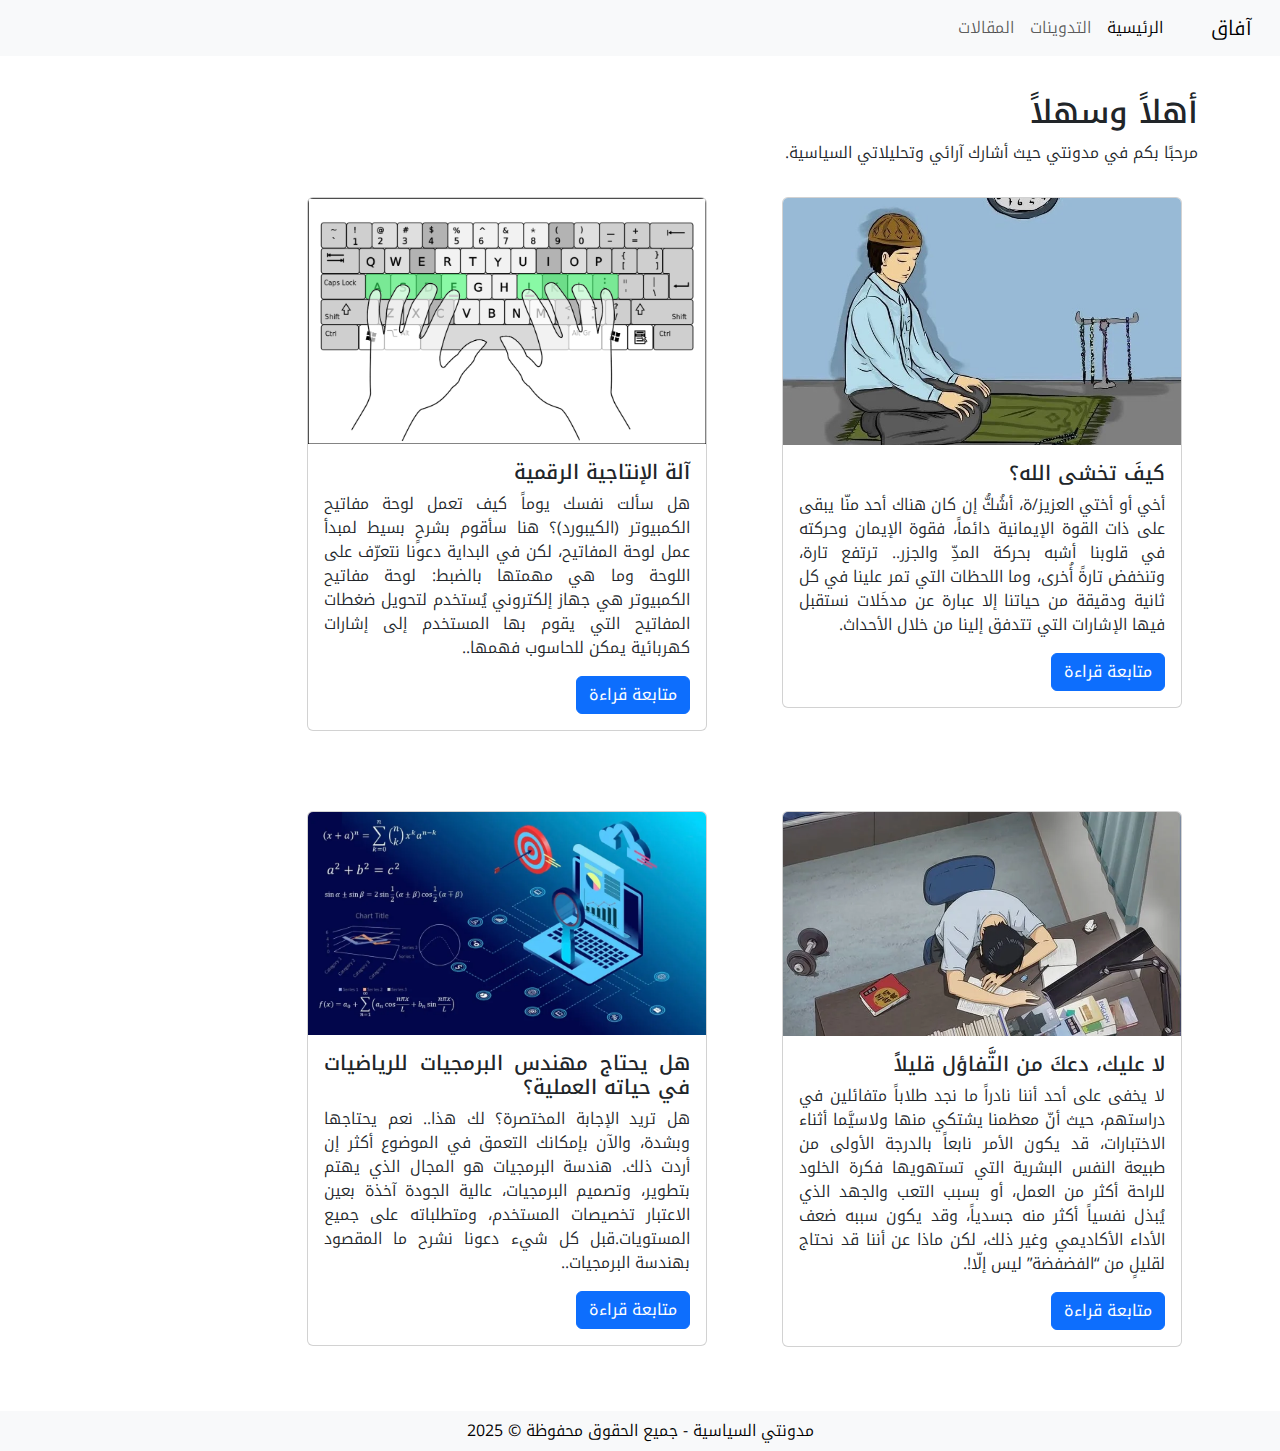
==== index.html @ 10d66246 "first commit" ====
<!DOCTYPE html>
<html lang="ar" dir="rtl">

<head>
    <meta charset="UTF-8">
    <meta name="viewport" content="width=device-width, initial-scale=1.0">
    <link href="https://cdn.jsdelivr.net/npm/bootstrap@5.3.3/dist/css/bootstrap.min.css" rel="stylesheet"
        integrity="sha384-QWTKZyjpPEjISv5WaRU9OFeRpok6YctnYmDr5pNlyT2bRjXh0JMhjY6hW+ALEwIH" crossorigin="anonymous">

    <title>الرئيسية - مدونتي السياسية</title>

    <link rel="preconnect" href="https://fonts.googleapis.com">
    <link rel="preconnect" href="https://fonts.gstatic.com" crossorigin>
    <link href="https://fonts.googleapis.com/css2?family=Noto+Kufi+Arabic:wght@100..900&display=swap" rel="stylesheet">
    <link rel="stylesheet" href="style.css">
</head>

<body>

    <nav class="navbar navbar-expand-lg bg-body-tertiary">
        <div class="container-fluid">
            <a class="navbar-brand" href="#">آفاق</a>
            <button class="navbar-toggler" type="button" data-bs-toggle="collapse" data-bs-target="#navbarNav"
                aria-controls="navbarNav" aria-expanded="false" aria-label="Toggle navigation">
                <span class="navbar-toggler-icon"></span>
            </button>
            <div class="collapse navbar-collapse" id="navbarNav">
                <ul class="navbar-nav">
                    <li class="nav-item">
                        <a class="nav-link active" aria-current="page" href="#">الرئيسية</a>
                    </li>
                    <li class="nav-item">
                        <a class="nav-link" href="#">التدوينات</a>
                    </li>
                    <li class="nav-item">
                        <a class="nav-link" href="#">المقالات</a>
                    </li>
                </ul>
            </div>
        </div>
    </nav>

    <div class="container">
        <h2> <br> أهلاً وسهلاً</h2>
        <div class="hat">
            <p class="hatt">مرحبًا بكم في مدونتي حيث أشارك آرائي وتحليلاتي السياسية.</p>

        </div>
    </div>

    <div class="container overflow-hidden text-center">
        <div class="row gy-5">
            <div class="col-5">
                <div class="p-3">
                    <div class="card" style="width: 25rem;">
                        <img src="./Imgs/image.jpg" class="card-img-top" alt="...">
                        <div class="card-body">
                            <h5 class="card-title">كيفَ تخشى الله؟
                            </h5>
                            <p class="card-text">أخي أو أختي العزيز/ة، أشُكُّ إن كان هناك أحد منّا يبقى على ذات القوة
                                الإيمانية دائماً، فقوة الإيمان وحركته في قلوبنا أشبه بحركة المدِّ والجزر.. ترتفع تارة،
                                وتنخفض تارةً أُخرى، وما اللحظات التي تمر علينا في كل ثانية ودقيقة من حياتنا إلا عبارة عن
                                مدخَلات نستقبل فيها الإشارات التي تتدفق إلينا من خلال الأحداث.</p>
                            <a href="#" class="btn btn-primary">متابعة قراءة</a>
                        </div>
                    </div>
                </div>
            </div>
            <div class="col-5">
                <div class="p-3">
                    <div class="card" style="width: 25rem;">
                        <img src="./Imgs/img_2893.webp" class="card-img-top" alt="...">
                        <div class="card-body">
                            <h5 class="card-title">آلة الإنتاجية الرقمية</h5>
                            <p class="card-text">هل سألت نفسك يوماً كيف تعمل لوحة مفاتيح الكمبيوتر (الكيبورد)؟

                                هنا سأقوم بشرحٍ بسيط لمبدأ عمل لوحة المفاتيح، لكن في البداية دعونا نتعرّف على اللوحة وما
                                هي مهمتها بالضبط:

                                لوحة مفاتيح الكمبيوتر هي جهاز إلكتروني يُستخدم لتحويل ضغطات المفاتيح التي يقوم بها
                                المستخدم إلى إشارات كهربائية يمكن للحاسوب فهمها..</p>
                            <a href="#" class="btn btn-primary">متابعة قراءة</a>
                        </div>
                    </div>
                </div>
            </div>
            <div class="col-5">
                <div class="p-3">
                    <div class="card" style="width: 25rem;">
                        <img src="./Imgs/img_1861.webp" class="card-img-top" alt="...">
                        <div class="card-body">
                            <h5 class="card-title">لا عليك، دعكَ من التَّفاؤل قليلاً</h5>
                            <p class="card-text">لا يخفى على أحد أننا نادراً ما نجد طلاباً متفائلين في دراستهم، حيث أنّ
                                معظمنا يشتكي منها ولاسيَّما أثناء الاختبارات، قد يكون الأمر نابعاً بالدرجة الأولى من
                                طبيعة النفس البشرية التي تستهويها فكرة الخلود للراحة أكثر من العمل، أو بسبب التعب والجهد
                                الذي يُبذل نفسياً أكثر منه جسدياً، وقد يكون سببه ضعف الأداء الأكاديمي وغير ذلك، لكن ماذا
                                عن أننا قد نحتاج لقليلٍ من “الفضفضة” ليس إلّا!.</p>
                            <a href="#" class="btn btn-primary">متابعة قراءة</a>
                        </div>
                    </div>
                </div>
            </div>
            <div class="col-5">
                <div class="p-3">
                    <div class="card" style="width: 25rem;">
                        <img src="./Imgs/img_8936.webp" class="card-img-top" alt="...">
                        <div class="card-body">
                            <h5 class="card-title">هل يحتاج مهندس البرمجيات للرياضيات في حياته العملية؟</h5>
                            <p class="card-text">هل تريد الإجابة المختصرة؟ لك هذا.. نعم يحتاجها وبشدة، والآن بإمكانك التعمق في الموضوع أكثر إن أردت ذلك.

                                هندسة البرمجيات هو المجال الذي يهتم بتطوير، وتصميم البرمجيات، عالية الجودة آخذة بعين الاعتبار تخصيصات المستخدم، ومتطلباته على جميع المستويات.قبل كل شيء دعونا نشرح ما المقصود بهندسة البرمجيات..</p>
                            <a href="https://a-faq-blog.com/2022/08/05/%d9%85%d8%a7-%d9%87%d9%8a-%d8%b9%d9%84%d9%88%d9%85-%d8%a7%d9%84%d8%b1%d9%8a%d8%a7%d8%b6%d9%8a%d8%a7%d8%aa-%d8%a7%d9%84%d9%85%d8%b7%d9%84%d9%88%d8%a8%d8%a9-%d9%81%d9%8a-%d8%aa%d8%ae%d8%b5%d8%b5-%d9%87/" class="btn btn-primary">متابعة قراءة</a>
                        </div>
                    </div>
                </div>
            </div>
        </div>
    </div>
    <footer class="bg-light text-black text-center py-2 mt-5">
        <p class="mb-0"> مدونتي السياسية - جميع الحقوق محفوظة © 2025</p>
      </footer>
    
</body>

</html>
---- style.css ----
* {
    font-family: "Noto Kufi Arabic", serif;
    font-optical-sizing: auto;
    font-optical-sizing: auto;
    font-weight: 350;
    font-style: normal;
}

/* bootstrap.css */
dt {
    font-weight: 700
        /* rtl:600 */
    ;
}

/* bootstrap.rtl.css */
dt {
    font-weight: 600;
}

.col-5 {
    text-align: justify;
    /* لضبط النصوص */
    direction: rtl;
    /* لجعل النصوص تبدأ من اليمين */
}

.custom-footer {
    background-color: #f4f4f4;
    /* لون رمادي فاتح */
    color: #333;
    /* نص داكن ليتباين مع الخلفية */
}
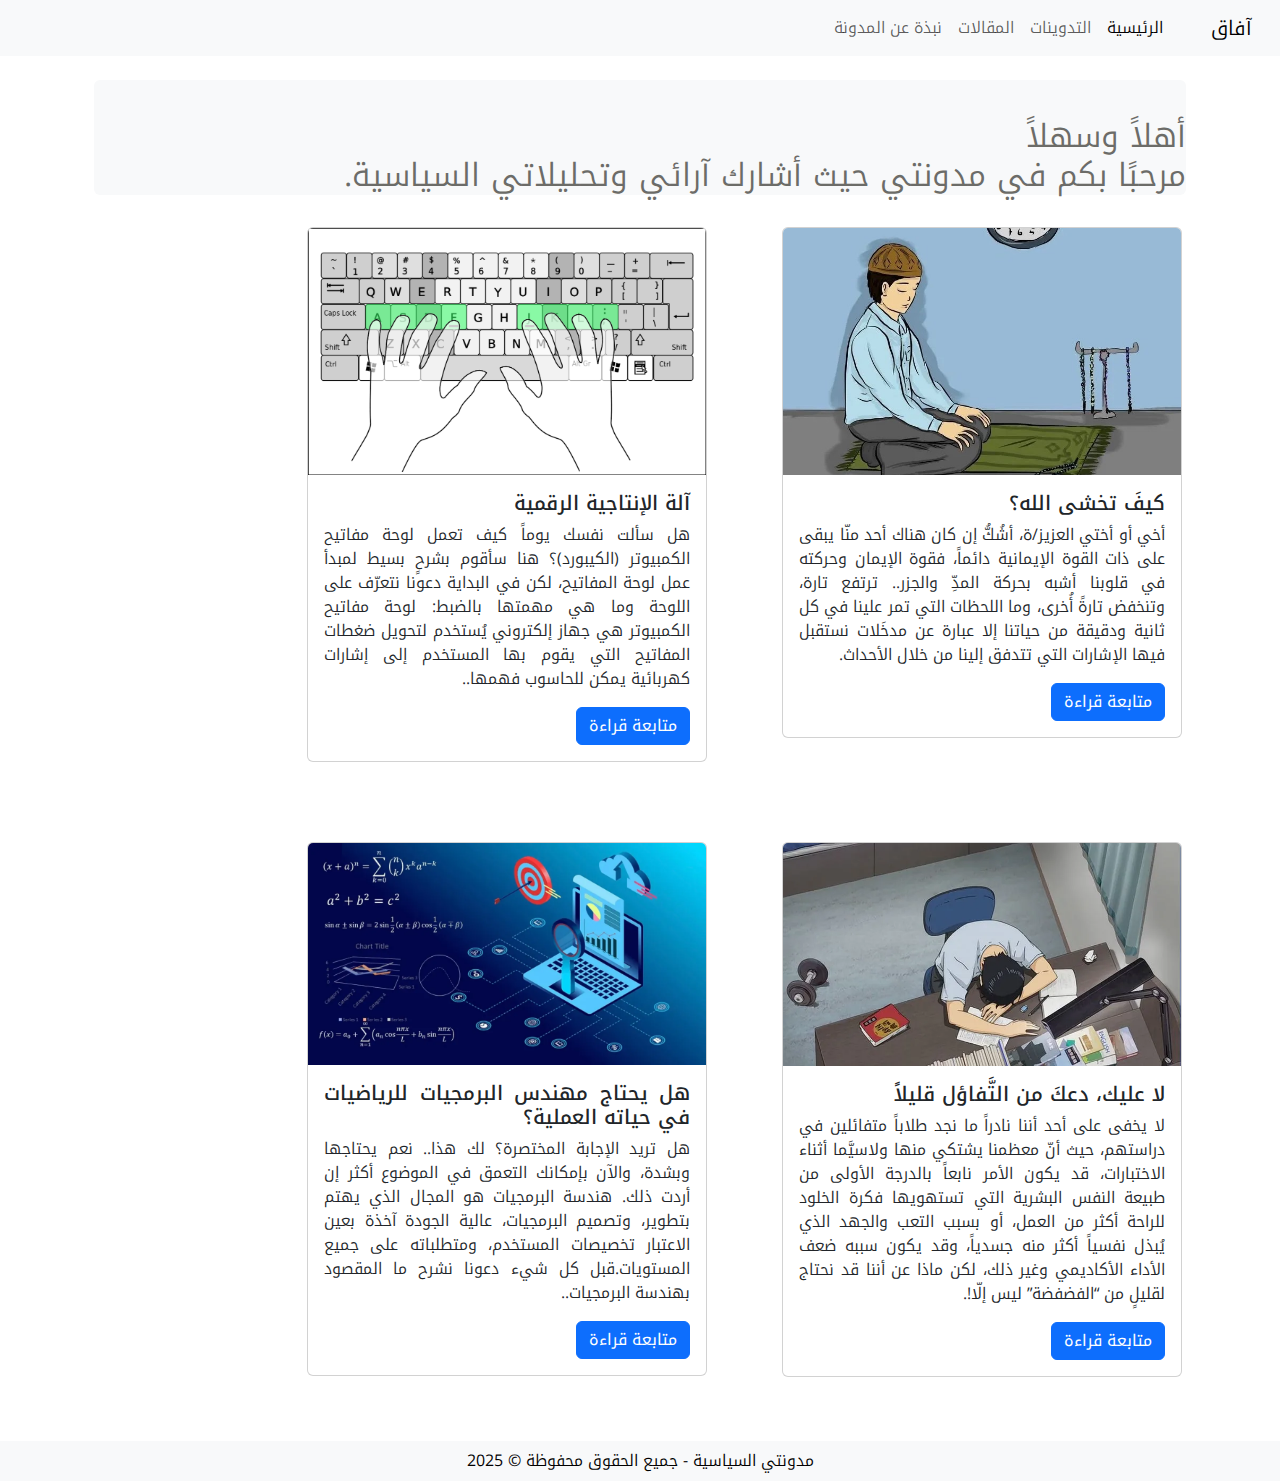
==== commit 36f38002: "." ====
--- a/index.html
+++ b/index.html
@@ -30,10 +30,14 @@
                         <a class="nav-link active" aria-current="page" href="#">الرئيسية</a>
                     </li>
                     <li class="nav-item">
-                        <a class="nav-link" href="#">التدوينات</a>
+                        <a class="nav-link"
+                            href="https://a-faq-blog.com/%d9%85%d8%af%d9%88%d9%86%d8%aa%d9%8a/">التدوينات</a>
                     </li>
                     <li class="nav-item">
                         <a class="nav-link" href="#">المقالات</a>
+                    </li>
+                    <li class="nav-item">
+                        <a class="nav-link" href="#">نبذة عن المدونة</a>
                     </li>
                 </ul>
             </div>
@@ -41,11 +45,14 @@
     </nav>
 
     <div class="container">
-        <h2> <br> أهلاً وسهلاً</h2>
-        <div class="hat">
-            <p class="hatt">مرحبًا بكم في مدونتي حيث أشارك آرائي وتحليلاتي السياسية.</p>
-
+        <div class="container mt-4">
+            <h2 class="text-center  rounded bg-light">
+                 <div class="ahlan"><br> أهلاً وسهلاً</div>
+                <div class="hat">
+                    <p class="hatt">مرحبًا بكم في مدونتي حيث أشارك آرائي وتحليلاتي السياسية.</p>
+            </h2>
         </div>
+    </div>
     </div>
 
     <div class="container overflow-hidden text-center">
@@ -61,7 +68,8 @@
                                 الإيمانية دائماً، فقوة الإيمان وحركته في قلوبنا أشبه بحركة المدِّ والجزر.. ترتفع تارة،
                                 وتنخفض تارةً أُخرى، وما اللحظات التي تمر علينا في كل ثانية ودقيقة من حياتنا إلا عبارة عن
                                 مدخَلات نستقبل فيها الإشارات التي تتدفق إلينا من خلال الأحداث.</p>
-                            <a href="#" class="btn btn-primary">متابعة قراءة</a>
+                            <a href="https://a-faq-blog.com/2023/04/28/%d9%83%d9%8a%d9%81%d9%8e-%d8%aa%d8%ae%d8%b4%d9%89-%d8%a7%d9%84%d9%84%d9%87%d8%9f/"
+                                class="btn btn-primary">متابعة قراءة</a>
                         </div>
                     </div>
                 </div>
@@ -79,7 +87,8 @@
 
                                 لوحة مفاتيح الكمبيوتر هي جهاز إلكتروني يُستخدم لتحويل ضغطات المفاتيح التي يقوم بها
                                 المستخدم إلى إشارات كهربائية يمكن للحاسوب فهمها..</p>
-                            <a href="#" class="btn btn-primary">متابعة قراءة</a>
+                            <a href="https://a-faq-blog.com/2023/03/27/%d8%a7%d9%84%d9%84%d9%88%d8%ad%d8%a9-%d8%a7%d9%84%d8%aa%d9%8a-%d9%84%d8%a7-%d8%ba%d9%86%d9%89-%d8%b9%d9%86%d9%87%d8%a7/"
+                                class="btn btn-primary">متابعة قراءة</a>
                         </div>
                     </div>
                 </div>
@@ -95,7 +104,8 @@
                                 طبيعة النفس البشرية التي تستهويها فكرة الخلود للراحة أكثر من العمل، أو بسبب التعب والجهد
                                 الذي يُبذل نفسياً أكثر منه جسدياً، وقد يكون سببه ضعف الأداء الأكاديمي وغير ذلك، لكن ماذا
                                 عن أننا قد نحتاج لقليلٍ من “الفضفضة” ليس إلّا!.</p>
-                            <a href="#" class="btn btn-primary">متابعة قراءة</a>
+                            <a href="https://a-faq-blog.com/2023/03/27/%d8%a7%d9%84%d9%84%d9%88%d8%ad%d8%a9-%d8%a7%d9%84%d8%aa%d9%8a-%d9%84%d8%a7-%d8%ba%d9%86%d9%89-%d8%b9%d9%86%d9%87%d8%a7/"
+                                class="btn btn-primary">متابعة قراءة</a>
                         </div>
                     </div>
                 </div>
@@ -106,10 +116,14 @@
                         <img src="./Imgs/img_8936.webp" class="card-img-top" alt="...">
                         <div class="card-body">
                             <h5 class="card-title">هل يحتاج مهندس البرمجيات للرياضيات في حياته العملية؟</h5>
-                            <p class="card-text">هل تريد الإجابة المختصرة؟ لك هذا.. نعم يحتاجها وبشدة، والآن بإمكانك التعمق في الموضوع أكثر إن أردت ذلك.
+                            <p class="card-text">هل تريد الإجابة المختصرة؟ لك هذا.. نعم يحتاجها وبشدة، والآن بإمكانك
+                                التعمق في الموضوع أكثر إن أردت ذلك.
 
-                                هندسة البرمجيات هو المجال الذي يهتم بتطوير، وتصميم البرمجيات، عالية الجودة آخذة بعين الاعتبار تخصيصات المستخدم، ومتطلباته على جميع المستويات.قبل كل شيء دعونا نشرح ما المقصود بهندسة البرمجيات..</p>
-                            <a href="https://a-faq-blog.com/2022/08/05/%d9%85%d8%a7-%d9%87%d9%8a-%d8%b9%d9%84%d9%88%d9%85-%d8%a7%d9%84%d8%b1%d9%8a%d8%a7%d8%b6%d9%8a%d8%a7%d8%aa-%d8%a7%d9%84%d9%85%d8%b7%d9%84%d9%88%d8%a8%d8%a9-%d9%81%d9%8a-%d8%aa%d8%ae%d8%b5%d8%b5-%d9%87/" class="btn btn-primary">متابعة قراءة</a>
+                                هندسة البرمجيات هو المجال الذي يهتم بتطوير، وتصميم البرمجيات، عالية الجودة آخذة بعين
+                                الاعتبار تخصيصات المستخدم، ومتطلباته على جميع المستويات.قبل كل شيء دعونا نشرح ما المقصود
+                                بهندسة البرمجيات..</p>
+                            <a href="https://a-faq-blog.com/2022/08/05/%d9%85%d8%a7-%d9%87%d9%8a-%d8%b9%d9%84%d9%88%d9%85-%d8%a7%d9%84%d8%b1%d9%8a%d8%a7%d8%b6%d9%8a%d8%a7%d8%aa-%d8%a7%d9%84%d9%85%d8%b7%d9%84%d9%88%d8%a8%d8%a9-%d9%81%d9%8a-%d8%aa%d8%ae%d8%b5%d8%b5-%d9%87/"
+                                class="btn btn-primary">متابعة قراءة</a>
                         </div>
                     </div>
                 </div>
@@ -118,8 +132,8 @@
     </div>
     <footer class="bg-light text-black text-center py-2 mt-5">
         <p class="mb-0"> مدونتي السياسية - جميع الحقوق محفوظة © 2025</p>
-      </footer>
-    
+    </footer>
+
 </body>
 
 </html>--- a/style.css
+++ b/style.css
@@ -18,11 +18,20 @@
     font-weight: 600;
 }
 
-.col-5 {
+.ahlan{
+    color: rgb(108, 108, 104);
     text-align: justify;
     /* لضبط النصوص */
     direction: rtl;
     /* لجعل النصوص تبدأ من اليمين */
+}
+.col-5, .hat {
+    text-align: justify;
+    /* لضبط النصوص */
+    direction: rtl;
+    /* لجعل النصوص تبدأ من اليمين */
+        color: rgb(108, 108, 104);
+
 }
 
 .custom-footer {
@@ -31,3 +40,14 @@
     color: #333;
     /* نص داكن ليتباين مع الخلفية */
 }
+
+@media (max-width: 430px) {
+    /* تخصيص الأنماط عندما يكون عرض الشاشة أقل من 430px (شاشة iPhone 12 Pro Max عموديًا) */
+    body {
+      font-size: 14px;
+    }
+    .container {
+      padding: 15px;
+    }
+  }
+  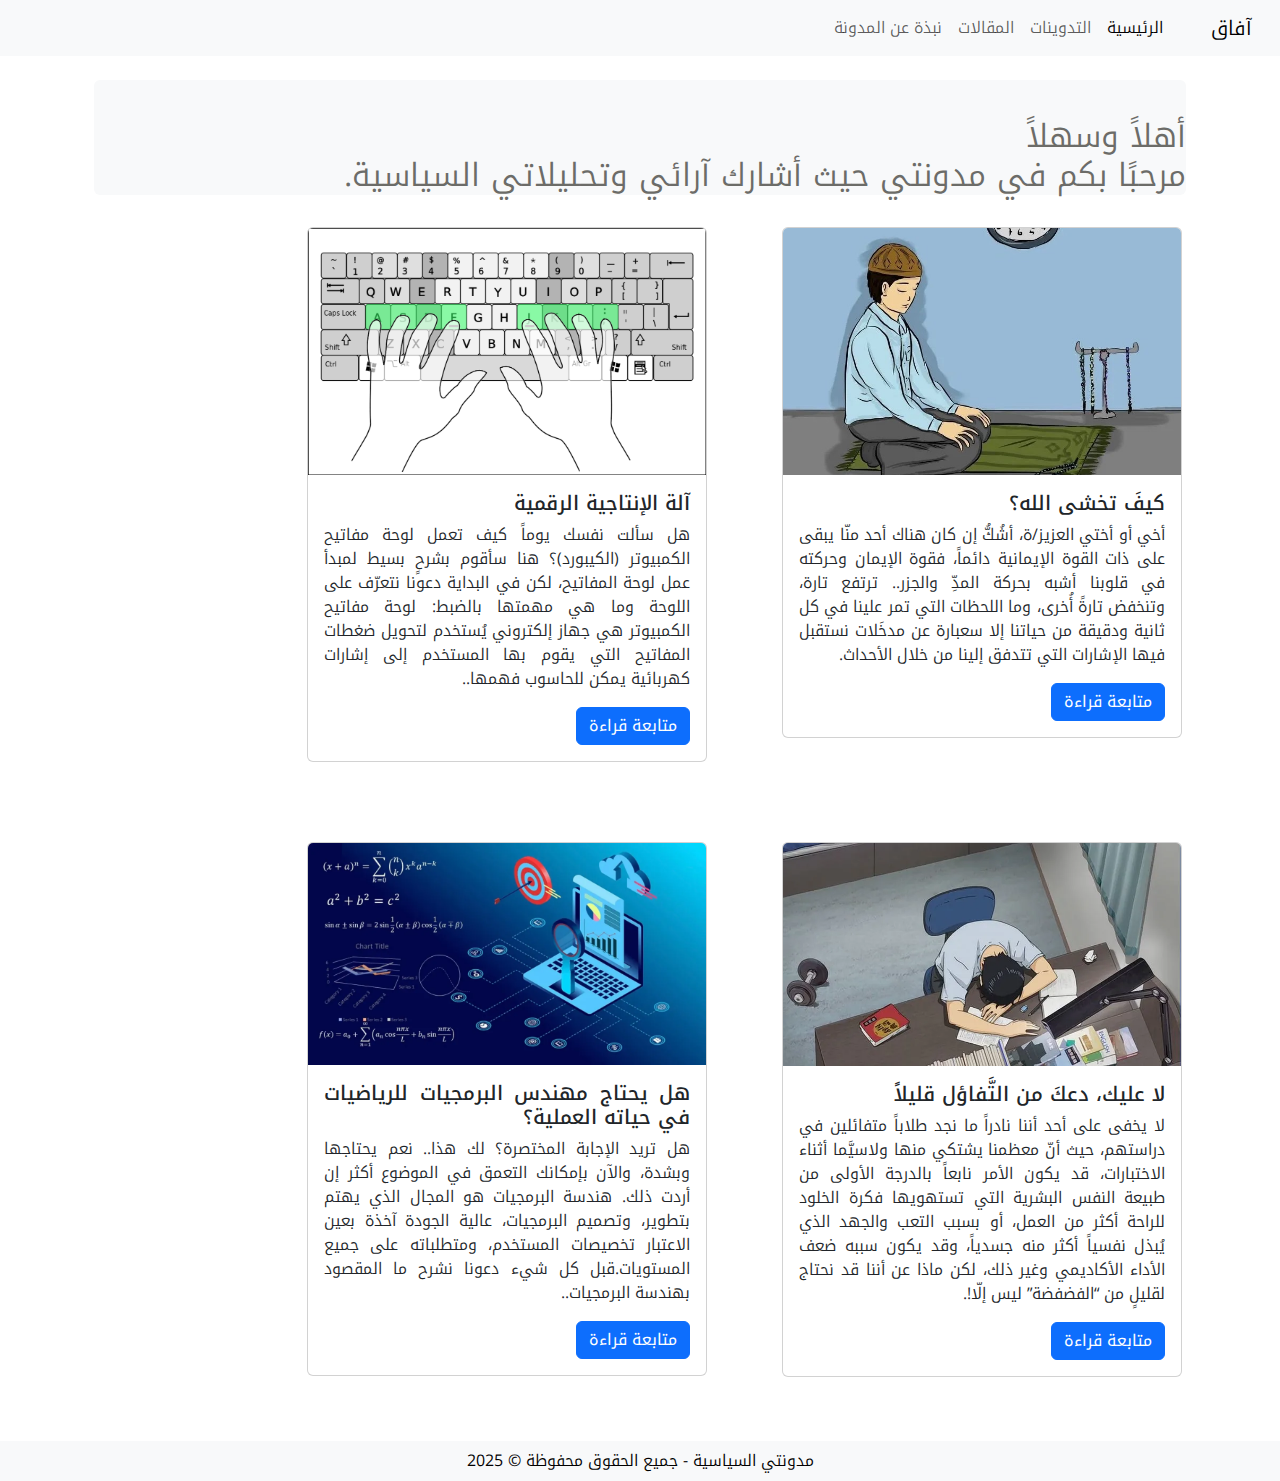
==== commit 55f229b5: ".." ====
--- a/index.html
+++ b/index.html
@@ -66,7 +66,7 @@
                             </h5>
                             <p class="card-text">أخي أو أختي العزيز/ة، أشُكُّ إن كان هناك أحد منّا يبقى على ذات القوة
                                 الإيمانية دائماً، فقوة الإيمان وحركته في قلوبنا أشبه بحركة المدِّ والجزر.. ترتفع تارة،
-                                وتنخفض تارةً أُخرى، وما اللحظات التي تمر علينا في كل ثانية ودقيقة من حياتنا إلا عبارة عن
+                                وتنخفض تارةً أُخرى، وما اللحظات التي تمر علينا في كل ثانية ودقيقة من حياتنا إلا سعبارة عن
                                 مدخَلات نستقبل فيها الإشارات التي تتدفق إلينا من خلال الأحداث.</p>
                             <a href="https://a-faq-blog.com/2023/04/28/%d9%83%d9%8a%d9%81%d9%8e-%d8%aa%d8%ae%d8%b4%d9%89-%d8%a7%d9%84%d9%84%d9%87%d8%9f/"
                                 class="btn btn-primary">متابعة قراءة</a>
--- a/style.css
+++ b/style.css
@@ -40,14 +40,3 @@
     color: #333;
     /* نص داكن ليتباين مع الخلفية */
 }
-
-@media (max-width: 430px) {
-    /* تخصيص الأنماط عندما يكون عرض الشاشة أقل من 430px (شاشة iPhone 12 Pro Max عموديًا) */
-    body {
-      font-size: 14px;
-    }
-    .container {
-      padding: 15px;
-    }
-  }
-  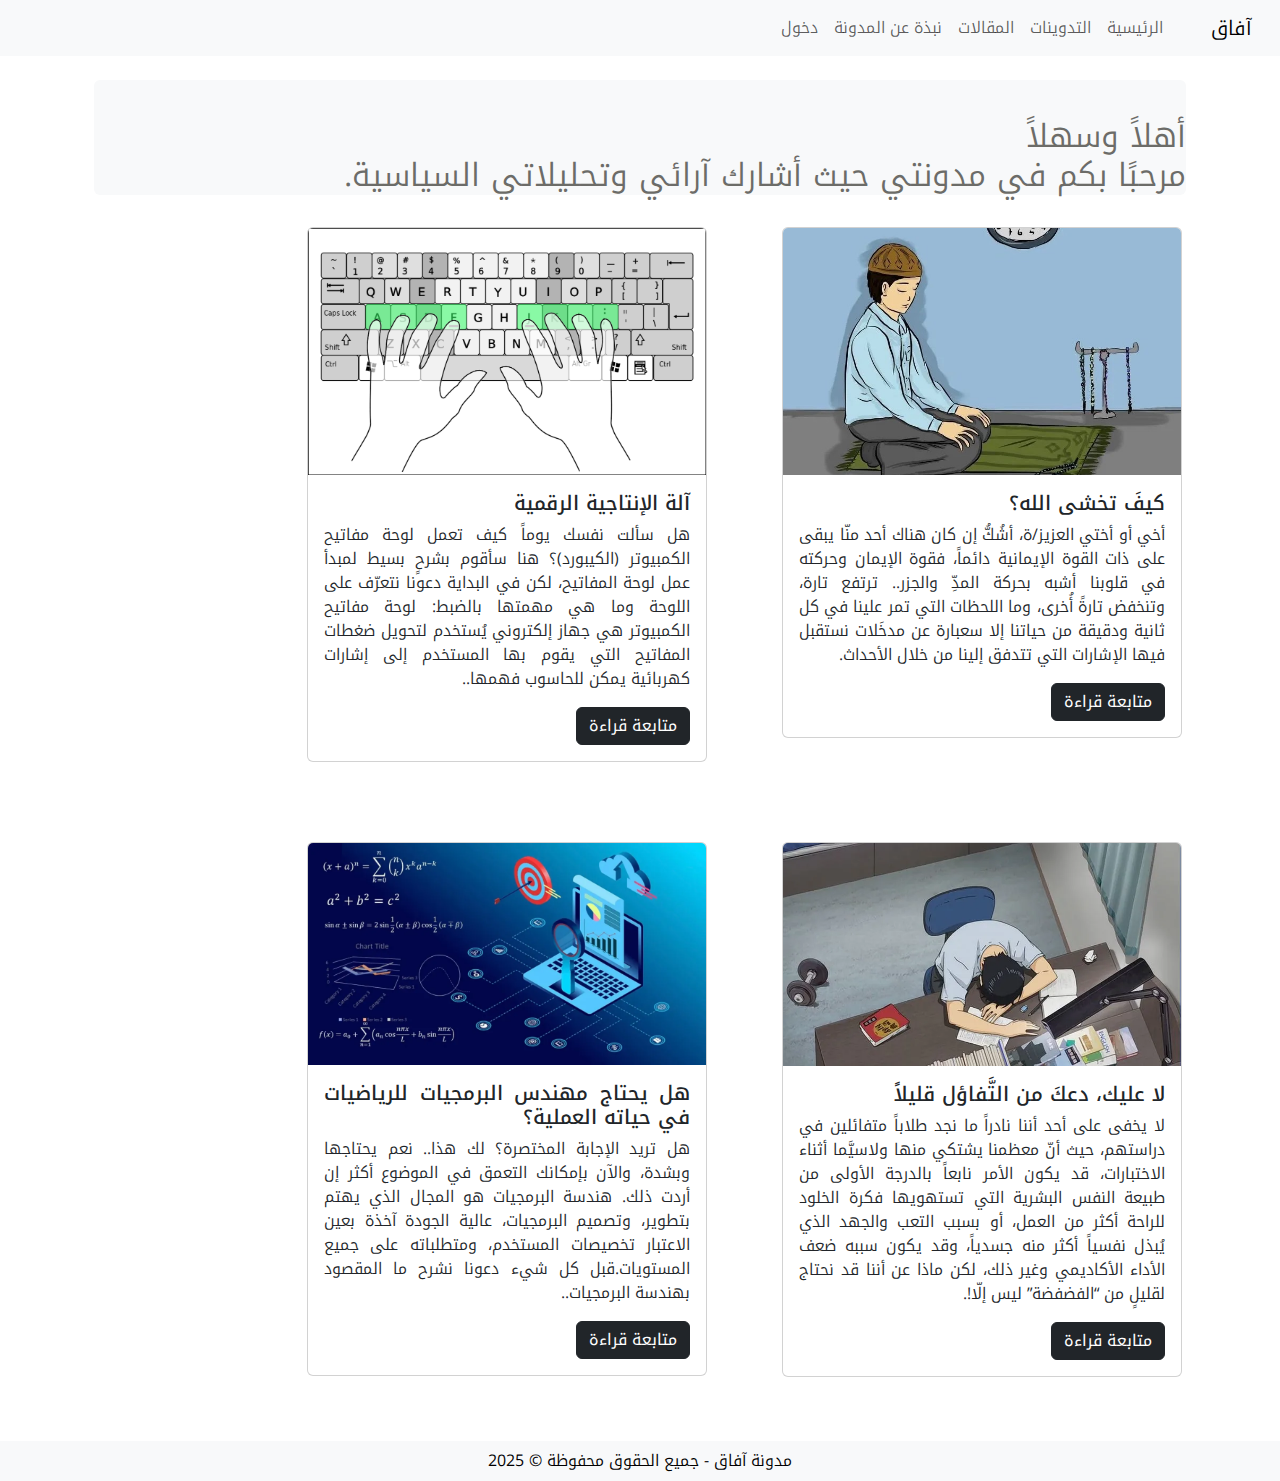
==== commit d32fb6f3: "." ====
--- a/index.html
+++ b/index.html
@@ -27,18 +27,22 @@
             <div class="collapse navbar-collapse" id="navbarNav">
                 <ul class="navbar-nav">
                     <li class="nav-item">
-                        <a class="nav-link active" aria-current="page" href="#">الرئيسية</a>
+                        <a class="nav-link btn-outline-warning" aria-current="page" href="#">الرئيسية</a>
                     </li>
                     <li class="nav-item">
-                        <a class="nav-link"
+                        <a class="nav-link btn btn-outline-warning"
                             href="https://a-faq-blog.com/%d9%85%d8%af%d9%88%d9%86%d8%aa%d9%8a/">التدوينات</a>
                     </li>
                     <li class="nav-item">
-                        <a class="nav-link" href="#">المقالات</a>
+                        <a class="nav-link btn btn-outline-warning" href="#">المقالات</a>
                     </li>
                     <li class="nav-item">
-                        <a class="nav-link" href="#">نبذة عن المدونة</a>
+                        <a class="nav-link btn btn-outline-warning" href="#">نبذة عن المدونة</a>
                     </li>
+                    <li class="nav-item ms-auto">
+                        <a class="nav-link btn btn-outline-warning" href="login.html">دخول</a>
+                    </li>
+
                 </ul>
             </div>
         </div>
@@ -47,7 +51,7 @@
     <div class="container">
         <div class="container mt-4">
             <h2 class="text-center  rounded bg-light">
-                 <div class="ahlan"><br> أهلاً وسهلاً</div>
+                <div class="ahlan"><br> أهلاً وسهلاً</div>
                 <div class="hat">
                     <p class="hatt">مرحبًا بكم في مدونتي حيث أشارك آرائي وتحليلاتي السياسية.</p>
             </h2>
@@ -66,10 +70,11 @@
                             </h5>
                             <p class="card-text">أخي أو أختي العزيز/ة، أشُكُّ إن كان هناك أحد منّا يبقى على ذات القوة
                                 الإيمانية دائماً، فقوة الإيمان وحركته في قلوبنا أشبه بحركة المدِّ والجزر.. ترتفع تارة،
-                                وتنخفض تارةً أُخرى، وما اللحظات التي تمر علينا في كل ثانية ودقيقة من حياتنا إلا سعبارة عن
+                                وتنخفض تارةً أُخرى، وما اللحظات التي تمر علينا في كل ثانية ودقيقة من حياتنا إلا سعبارة
+                                عن
                                 مدخَلات نستقبل فيها الإشارات التي تتدفق إلينا من خلال الأحداث.</p>
                             <a href="https://a-faq-blog.com/2023/04/28/%d9%83%d9%8a%d9%81%d9%8e-%d8%aa%d8%ae%d8%b4%d9%89-%d8%a7%d9%84%d9%84%d9%87%d8%9f/"
-                                class="btn btn-primary">متابعة قراءة</a>
+                                class="  btn btn-primary btn-dark">متابعة قراءة</a>
                         </div>
                     </div>
                 </div>
@@ -88,7 +93,7 @@
                                 لوحة مفاتيح الكمبيوتر هي جهاز إلكتروني يُستخدم لتحويل ضغطات المفاتيح التي يقوم بها
                                 المستخدم إلى إشارات كهربائية يمكن للحاسوب فهمها..</p>
                             <a href="https://a-faq-blog.com/2023/03/27/%d8%a7%d9%84%d9%84%d9%88%d8%ad%d8%a9-%d8%a7%d9%84%d8%aa%d9%8a-%d9%84%d8%a7-%d8%ba%d9%86%d9%89-%d8%b9%d9%86%d9%87%d8%a7/"
-                                class="btn btn-primary">متابعة قراءة</a>
+                                class=" btn btn-primary btn-dark">متابعة قراءة</a>
                         </div>
                     </div>
                 </div>
@@ -105,7 +110,7 @@
                                 الذي يُبذل نفسياً أكثر منه جسدياً، وقد يكون سببه ضعف الأداء الأكاديمي وغير ذلك، لكن ماذا
                                 عن أننا قد نحتاج لقليلٍ من “الفضفضة” ليس إلّا!.</p>
                             <a href="https://a-faq-blog.com/2023/03/27/%d8%a7%d9%84%d9%84%d9%88%d8%ad%d8%a9-%d8%a7%d9%84%d8%aa%d9%8a-%d9%84%d8%a7-%d8%ba%d9%86%d9%89-%d8%b9%d9%86%d9%87%d8%a7/"
-                                class="btn btn-primary">متابعة قراءة</a>
+                                class=" btn btn-primary btn-dark">متابعة قراءة</a>
                         </div>
                     </div>
                 </div>
@@ -123,7 +128,7 @@
                                 الاعتبار تخصيصات المستخدم، ومتطلباته على جميع المستويات.قبل كل شيء دعونا نشرح ما المقصود
                                 بهندسة البرمجيات..</p>
                             <a href="https://a-faq-blog.com/2022/08/05/%d9%85%d8%a7-%d9%87%d9%8a-%d8%b9%d9%84%d9%88%d9%85-%d8%a7%d9%84%d8%b1%d9%8a%d8%a7%d8%b6%d9%8a%d8%a7%d8%aa-%d8%a7%d9%84%d9%85%d8%b7%d9%84%d9%88%d8%a8%d8%a9-%d9%81%d9%8a-%d8%aa%d8%ae%d8%b5%d8%b5-%d9%87/"
-                                class="btn btn-primary">متابعة قراءة</a>
+                                class=" btn btn-primary btn-dark">متابعة قراءة</a>
                         </div>
                     </div>
                 </div>
@@ -131,7 +136,7 @@
         </div>
     </div>
     <footer class="bg-light text-black text-center py-2 mt-5">
-        <p class="mb-0"> مدونتي السياسية - جميع الحقوق محفوظة © 2025</p>
+        <p class="mb-0"> مدونة آفاق - جميع الحقوق محفوظة © 2025</p>
     </footer>
 
 </body>
--- a/style.css
+++ b/style.css
@@ -18,19 +18,26 @@
     font-weight: 600;
 }
 
-.ahlan{
+.main-container {
+    margin-top: 1cm;
+    /* يضيف مسافة 5 سم من الأعلى */
+}
+
+.ahlan {
     color: rgb(108, 108, 104);
     text-align: justify;
     /* لضبط النصوص */
     direction: rtl;
     /* لجعل النصوص تبدأ من اليمين */
 }
-.col-5, .hat {
+
+.col-5,
+.hat {
     text-align: justify;
     /* لضبط النصوص */
     direction: rtl;
     /* لجعل النصوص تبدأ من اليمين */
-        color: rgb(108, 108, 104);
+    color: rgb(108, 108, 104);
 
 }
 
@@ -40,3 +47,23 @@
     color: #333;
     /* نص داكن ليتباين مع الخلفية */
 }
+
+.editor-header {
+    text-align: start;
+}
+
+.editor-header h1 {
+    font-family: 'Noto Kufi Arabic', sans-serif;
+    color: #3e61ab;
+    font-weight: bold;
+}
+
+.editor-header p {
+    font-family: 'Noto Kufi Arabic', sans-serif;
+    color: #6c757d;
+    font-size: 1rem;
+}
+
+
+
+
